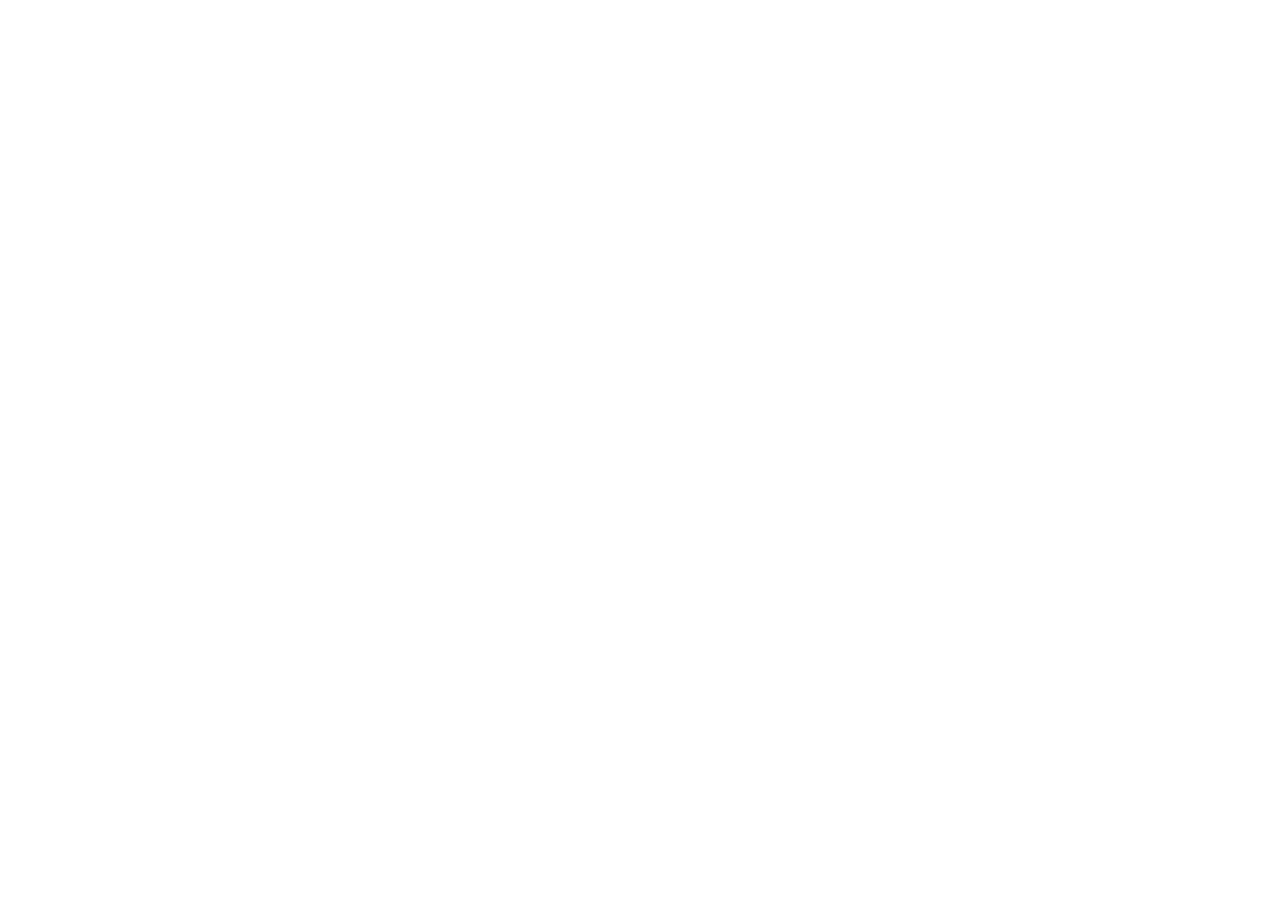
==== aboutUs.html @ d85e70ef "Start work. Add navigation" ====
<!DOCTYPE html>
<html lang="en">
<head>
    <meta charset="UTF-8">
    <meta name="viewport" content="width=device-width, initial-scale=1.0">
    <title>Document</title>
    <link rel="stylesheet" href="css/style.css">
    <script src="script.js" defer></script>
</head>
<body>
    
</body>
</html>
---- css/style.css ----
@import url("reset.css");
@import url("font.css");
@import url("main.css");
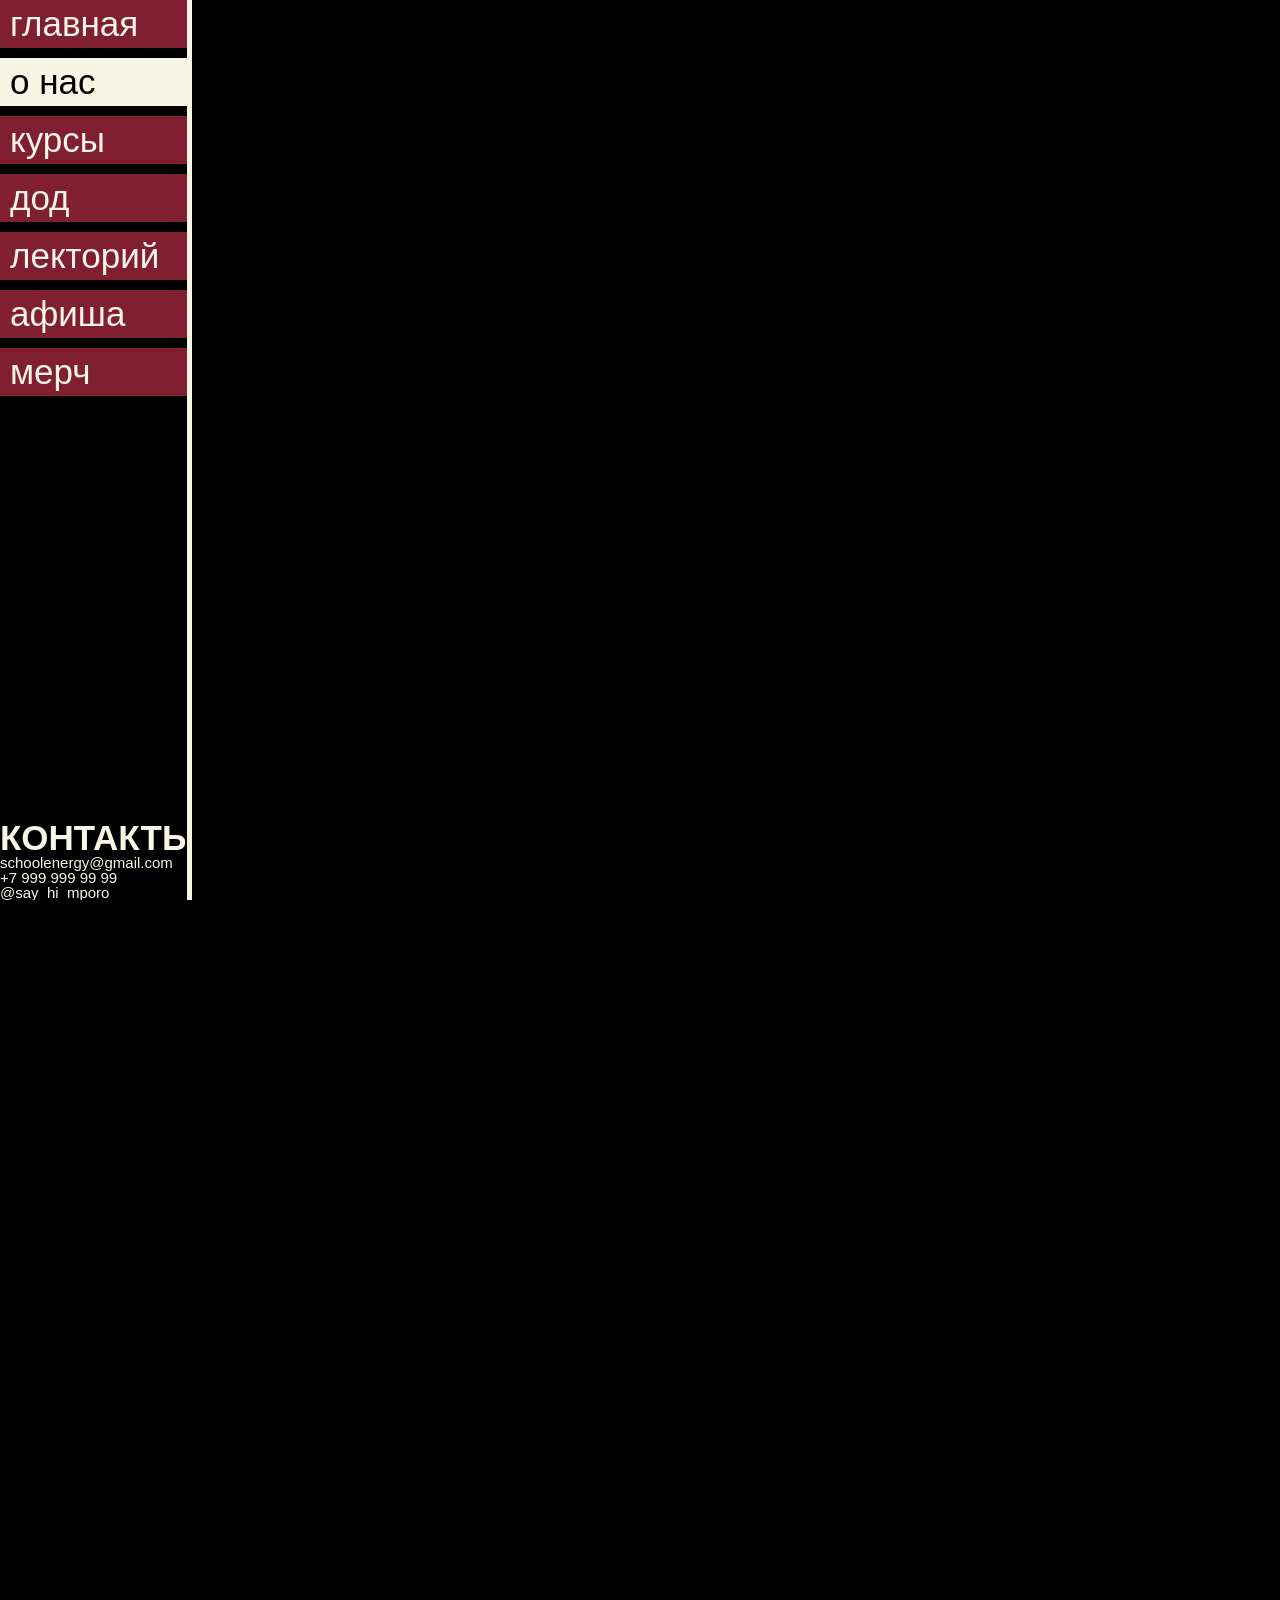
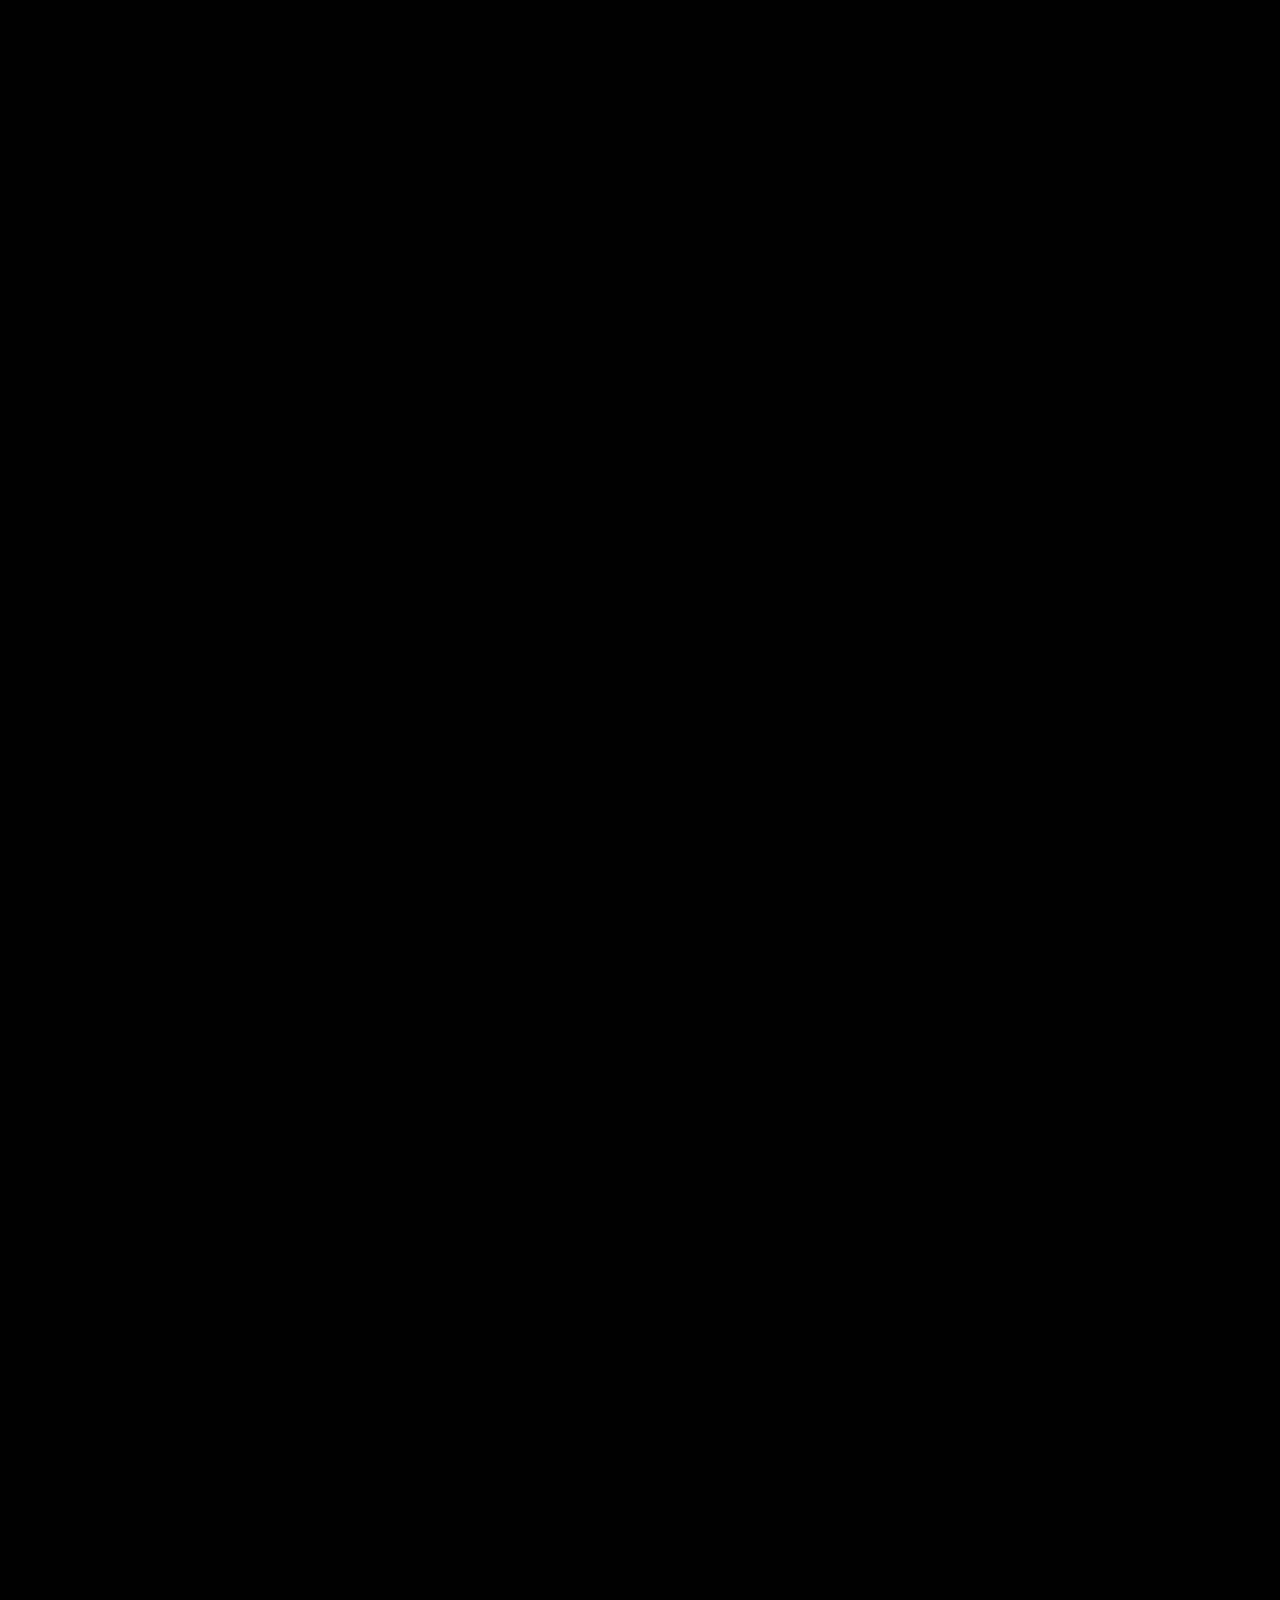
==== commit 479b501d: "add others pages" ====
--- a/aboutUs.html
+++ b/aboutUs.html
@@ -8,6 +8,23 @@
     <script src="script.js" defer></script>
 </head>
 <body>
-    
+    <section class="navAndFooter">
+        <nav>
+            <a href="index.html">главная</a>
+            <a href="aboutUs.html" class="chosen">о нас</a>
+            <a href="courses.html">курсы</a>
+            <a href="events.html">дод</a>
+            <a href="lyceum.html">лекторий</a>
+            <a href=https://mporo-prog.github.io/Resposive_poster>афиша</a>
+            <a href="merch.html">мерч</a>
+        </nav>
+        <footer>
+            <h3>КОНТАКТЫ</h3>
+            <p>schoolenergy@gmail.com</p>
+            <p>+7 999 999 99 99</p>
+            <p>@say_hi_mporo</p>
+        </footer>
+    </section>
+    <main></main>
 </body>
 </html>
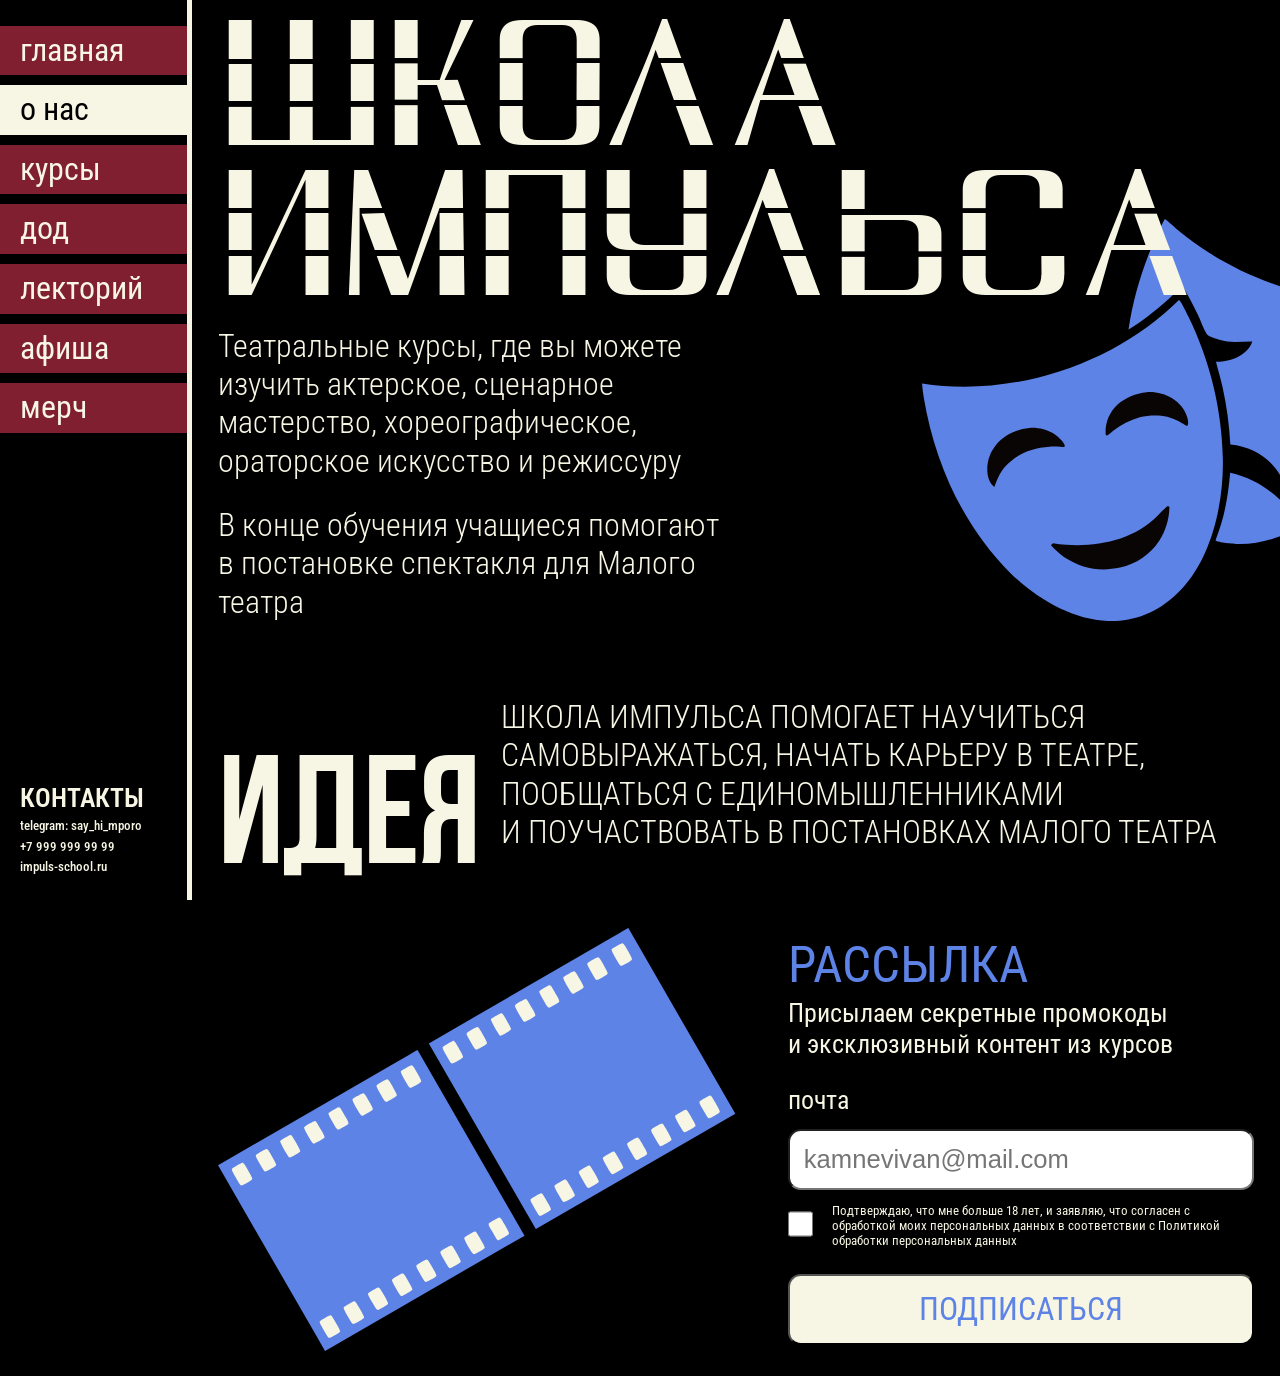
==== commit e78515f3: "Add all pages" ====
--- a/aboutUs.html
+++ b/aboutUs.html
@@ -5,26 +5,73 @@
     <meta name="viewport" content="width=device-width, initial-scale=1.0">
     <title>Document</title>
     <link rel="stylesheet" href="css/style.css">
+    <link rel="stylesheet" href="css/aboutUs.css">
+    <link rel="stylesheet" href="css/forms.css">
     <script src="script.js" defer></script>
 </head>
 <body>
     <section class="navAndFooter">
         <nav>
-            <a href="index.html">главная</a>
+            <a href="main.html">главная</a>
             <a href="aboutUs.html" class="chosen">о нас</a>
             <a href="courses.html">курсы</a>
             <a href="events.html">дод</a>
             <a href="lyceum.html">лекторий</a>
-            <a href=https://mporo-prog.github.io/Resposive_poster>афиша</a>
+            <a href="https://mporo-prog.github.io/Resposive_poster">афиша</a>
             <a href="merch.html">мерч</a>
         </nav>
         <footer>
             <h3>КОНТАКТЫ</h3>
-            <p>schoolenergy@gmail.com</p>
+            <p>telegram: say_hi_mporo</p>
             <p>+7 999 999 99 99</p>
-            <p>@say_hi_mporo</p>
+            <p>impuls-school.ru</p>
         </footer>
     </section>
-    <main></main>
+    <main>
+        <section class="firstSection">
+            <a href="menu.html" class="burgerMenu" data-test="burgerMenu">
+                <div></div>
+                <div></div>
+                <div></div>
+            </a>
+            <h1>Школа импульса</h1>
+            <div class="text">
+                <p class="generalInfo">Театральные курсы, где вы можете изучить актерское, сценарное мастерство, хореографическое, ораторское искусство и режиссуру</p>
+                <p class="generalInfo">В конце обучения учащиеся помогают в постановке спектакля для Малого театра</p>
+            </div>
+            <img src="assets/croppedMasks.svg">
+        </section>
+        <section class="secondSection">
+            <div class="divTitle">
+                <h2>ИДЕЯ</h2>
+                <p>ШКОЛА ИМПУЛЬСА ПОМОГАЕТ НАУЧИТЬСЯ САМОВЫРАЖАТЬСЯ, НАЧАТЬ КАРЬЕРУ В ТЕАТРЕ, ПООБЩАТЬСЯ С ЕДИНОМЫШЛЕННИКАМИ И ПОУЧАСТВОВАТЬ В ПОСТАНОВКАХ МАЛОГО ТЕАТРА</p>
+            </div>
+            <div></div>
+            <div></div>
+            <div></div>
+        </section>
+        <section class="sectionForm">
+            <img src="assets/line.svg">
+            <div class="form">
+                <div class="newsletter">
+                    <h3>РАССЫЛКА</h3>
+                    <p>Присылаем секретные промокоды и эксклюзивный контент из курсов</p>
+                </div>
+                <div class="divEmail">
+                    <p>почта</p>
+                    <form action="">
+                        <input class="email" placeholder="kamnevivan@mail.com" type="email">
+                    </form>
+                    <div class="square">
+                        <form action="">
+                            <input type="checkbox">
+                        </form>
+                        <p>Подтверждаю, что мне больше 18 лет, и заявляю, что согласен с обработкой моих персональных данных в соответствии с Политикой обработки персональных данных</p>
+                    </div>
+                </div>
+                <button><a href="error.html">ПОДПИСАТЬСЯ</a></button>
+            </div>
+        </section>
+    </main>
 </body>
 </html>
--- a/css/style.css
+++ b/css/style.css
@@ -1,3 +1,3 @@
 @import url("reset.css");
 @import url("font.css");
-@import url("main.css");+@import url("general.css");
--- a/css/aboutUs.css
+++ b/css/aboutUs.css
@@ -0,0 +1,3 @@
+main{
+    padding-bottom: 2%;
+}
--- a/css/forms.css
+++ b/css/forms.css
@@ -0,0 +1,62 @@
+.sectionForm{
+    width: 100%;
+    display: flex;
+    gap: 5%;
+    align-items: center;
+    img{
+        width: 50%;
+    }
+    .form{
+        display: flex;
+        flex-direction: column;
+        gap: 2vw;
+        width: 100%;
+        h3{
+            font-size: clamp(40px, 4vw, 60px);
+            color: #5E83E6;
+        }
+        p{
+            font-size: clamp(22px, 2vw, 40px);
+        }
+        button{
+            width: 100%;
+            border-radius: 1vw;
+            background-color: #F7F5E3;
+            padding: 3%;
+            a{
+                font-size: clamp(30px, 2.5vw, 50px);
+                color: #5E83E6;
+            }
+        }
+        .newsletter{
+            display: flex;
+            flex-direction: column;
+            gap: 0.2vw;
+        }
+        .square{
+            display: flex;
+            gap: 4%;
+            align-items: center;
+            input{
+                width: 2vw;
+                height: 2vw;
+            }
+            p{
+                font-size: clamp(10px, 1vw, 15px);
+            }
+        }
+        .divEmail{
+            display: flex;
+            flex-direction: column;
+            gap: 1vw;
+            .email{
+    
+                gap: 0;
+                width: 100%;
+                font-size: clamp(22px, 2vw, 40px);
+                padding: 3%;
+                border-radius: 1vw;
+            }
+        }
+    }
+}
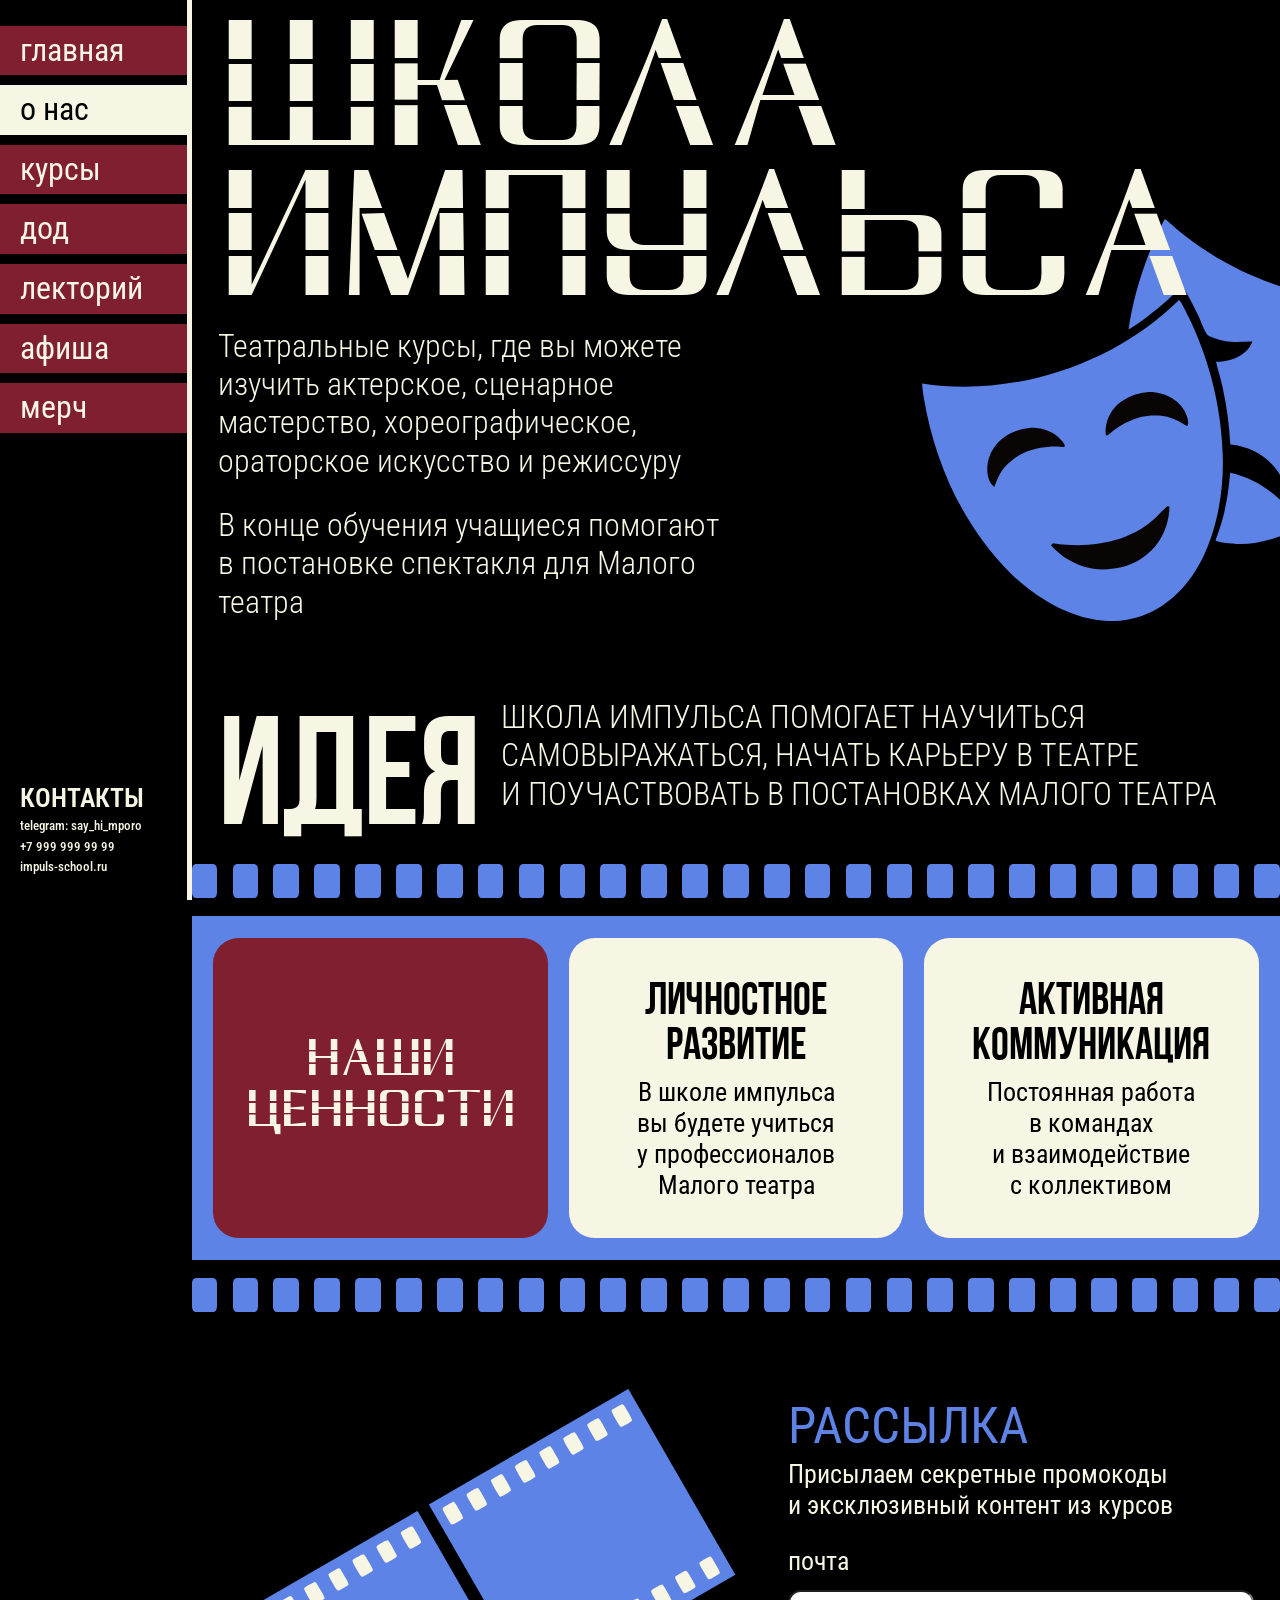
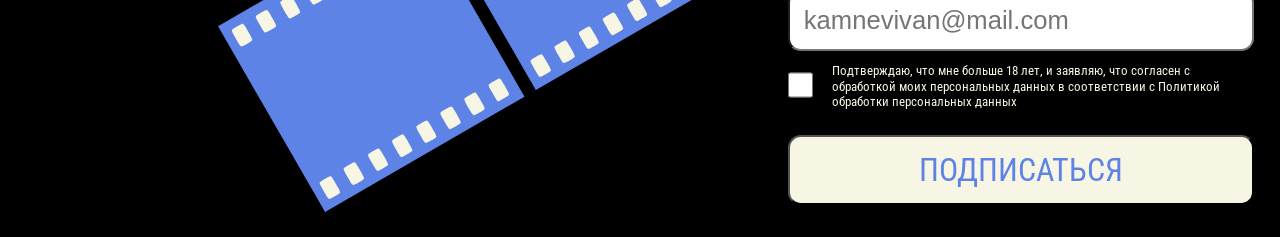
==== commit fabf541d: "Add addaptive" ====
--- a/aboutUs.html
+++ b/aboutUs.html
@@ -5,14 +5,14 @@
     <meta name="viewport" content="width=device-width, initial-scale=1.0">
     <title>Document</title>
     <link rel="stylesheet" href="css/style.css">
+    <link rel="stylesheet" href="css/forms.css">
     <link rel="stylesheet" href="css/aboutUs.css">
-    <link rel="stylesheet" href="css/forms.css">
-    <script src="script.js" defer></script>
+    <script src="scripts/script.js" defer></script>
 </head>
 <body>
     <section class="navAndFooter">
         <nav>
-            <a href="main.html">главная</a>
+            <a href="index.html">главная</a>
             <a href="aboutUs.html" class="chosen">о нас</a>
             <a href="courses.html">курсы</a>
             <a href="events.html">дод</a>
@@ -44,11 +44,81 @@
         <section class="secondSection">
             <div class="divTitle">
                 <h2>ИДЕЯ</h2>
-                <p>ШКОЛА ИМПУЛЬСА ПОМОГАЕТ НАУЧИТЬСЯ САМОВЫРАЖАТЬСЯ, НАЧАТЬ КАРЬЕРУ В ТЕАТРЕ, ПООБЩАТЬСЯ С ЕДИНОМЫШЛЕННИКАМИ И ПОУЧАСТВОВАТЬ В ПОСТАНОВКАХ МАЛОГО ТЕАТРА</p>
+                <p>ШКОЛА ИМПУЛЬСА ПОМОГАЕТ НАУЧИТЬСЯ САМОВЫРАЖАТЬСЯ, НАЧАТЬ КАРЬЕРУ В ТЕАТРЕ И ПОУЧАСТВОВАТЬ В ПОСТАНОВКАХ МАЛОГО ТЕАТРА</p>
             </div>
-            <div></div>
-            <div></div>
-            <div></div>
+            <div class="line">
+                <div class="lines">
+                    <div></div>
+                    <div></div>
+                    <div></div>
+                    <div></div>
+                    <div></div>
+                    <div></div>
+                    <div></div>
+                    <div></div>
+                    <div></div>
+                    <div></div>
+                    <div></div>
+                    <div></div>
+                    <div></div>
+                    <div></div>
+                    <div></div>
+                    <div></div>
+                    <div></div>
+                    <div></div>
+                    <div></div>
+                    <div></div>
+                    <div></div>
+                    <div></div>
+                    <div></div>
+                    <div></div>
+                    <div></div>
+                    <div></div>
+                    <div></div>
+                </div>
+                <div class="values">
+                    <div class="mainDiv">
+                        <h3>НАШИ<br>ЦЕННОСТИ</h3>
+                    </div>
+                    <div>
+                        <h3>ЛИЧНОСТНОЕ<br>РАЗВИТИЕ</h3>
+                        <p>В школе импульса вы будете учиться у профессионалов Малого театра</p>
+                    </div>
+                    <div>
+                        <h3>АКТИВНАЯ<br>КОММУНИКАЦИЯ</h3>
+                        <p>Постоянная работа в командах и взаимодействие с коллективом</p>
+                    </div>
+                </div>
+                <div class="lines">
+                    <div></div>
+                    <div></div>
+                    <div></div>
+                    <div></div>
+                    <div></div>
+                    <div></div>
+                    <div></div>
+                    <div></div>
+                    <div></div>
+                    <div></div>
+                    <div></div>
+                    <div></div>
+                    <div></div>
+                    <div></div>
+                    <div></div>
+                    <div></div>
+                    <div></div>
+                    <div></div>
+                    <div></div>
+                    <div></div>
+                    <div></div>
+                    <div></div>
+                    <div></div>
+                    <div></div>
+                    <div></div>
+                    <div></div>
+                    <div></div>
+                </div>
+            </div>
         </section>
         <section class="sectionForm">
             <img src="assets/line.svg">
--- a/css/forms.css
+++ b/css/forms.css
@@ -12,11 +12,11 @@
         gap: 2vw;
         width: 100%;
         h3{
-            font-size: clamp(40px, 4vw, 60px);
+            font-size: clamp(20px, 4vw, 60px);
             color: #5E83E6;
         }
         p{
-            font-size: clamp(22px, 2vw, 40px);
+            font-size: clamp(12px, 2vw, 40px);
         }
         button{
             width: 100%;
@@ -24,7 +24,7 @@
             background-color: #F7F5E3;
             padding: 3%;
             a{
-                font-size: clamp(30px, 2.5vw, 50px);
+                font-size: clamp(15px, 2.5vw, 50px);
                 color: #5E83E6;
             }
         }
@@ -42,7 +42,7 @@
                 height: 2vw;
             }
             p{
-                font-size: clamp(10px, 1vw, 15px);
+                font-size: clamp(5px, 1vw, 15px);
             }
         }
         .divEmail{
@@ -53,7 +53,7 @@
     
                 gap: 0;
                 width: 100%;
-                font-size: clamp(22px, 2vw, 40px);
+                font-size: clamp(12px, 2vw, 40px);
                 padding: 3%;
                 border-radius: 1vw;
             }
--- a/css/aboutUs.css
+++ b/css/aboutUs.css
@@ -1,3 +1,74 @@
 main{
     padding-bottom: 2%;
+}
+.secondSection{
+    display: flex;
+    flex-direction: column;
+    gap: 4vw;
+    .line{
+        display: flex;
+        flex-direction: column;
+        gap: 4%;
+        height: 35vw;
+        width: 105%;
+        margin-left: -2.5%;
+        .lines{
+            display: flex;
+            justify-content: space-between;
+            width: 100%;
+            height: 8%;
+            div{
+                background-color: #5E83E6;
+                width: 2vw;
+                height: 100%;
+                border-radius: 15%;
+            }
+        }
+        .values{
+            background-color: #5E83E6;
+            width: 100%;
+            height: 80%;
+            display: flex;
+            align-items: center;
+            padding: 2%;
+            justify-content: space-between;
+            div{
+                height: 100%;
+                width: 32%;
+                background-color: #F7F5E3;
+                border-radius: 2vw;
+                display: flex;
+                flex-direction: column;
+                gap: 4%;
+                align-items: center;
+                justify-content: center;
+                h3{
+                    font-size: clamp(10px, 3.5vw, 60px);
+                    text-align: center;
+                    color: #000;
+                    font-family: "Bebas";
+                    line-height: 100%;
+                }
+                p{
+                    font-size: clamp(8px, 2vw, 40px);
+                    text-align: center;
+                    width: 80%;
+                    color: #000;
+                }
+            }
+            .mainDiv{
+                background-color: #7F1F2F;
+                h3{
+                    font-size: clamp(20px, 4vw, 80px);
+                    color: #F7F5E3;
+                    font-family: "Louver";
+                }
+            }
+        }
+        @media (max-width: 1024px) {
+            width: 109%;
+            height: 40vw;
+            margin-left: -4.5%;
+        }
+    }
 }
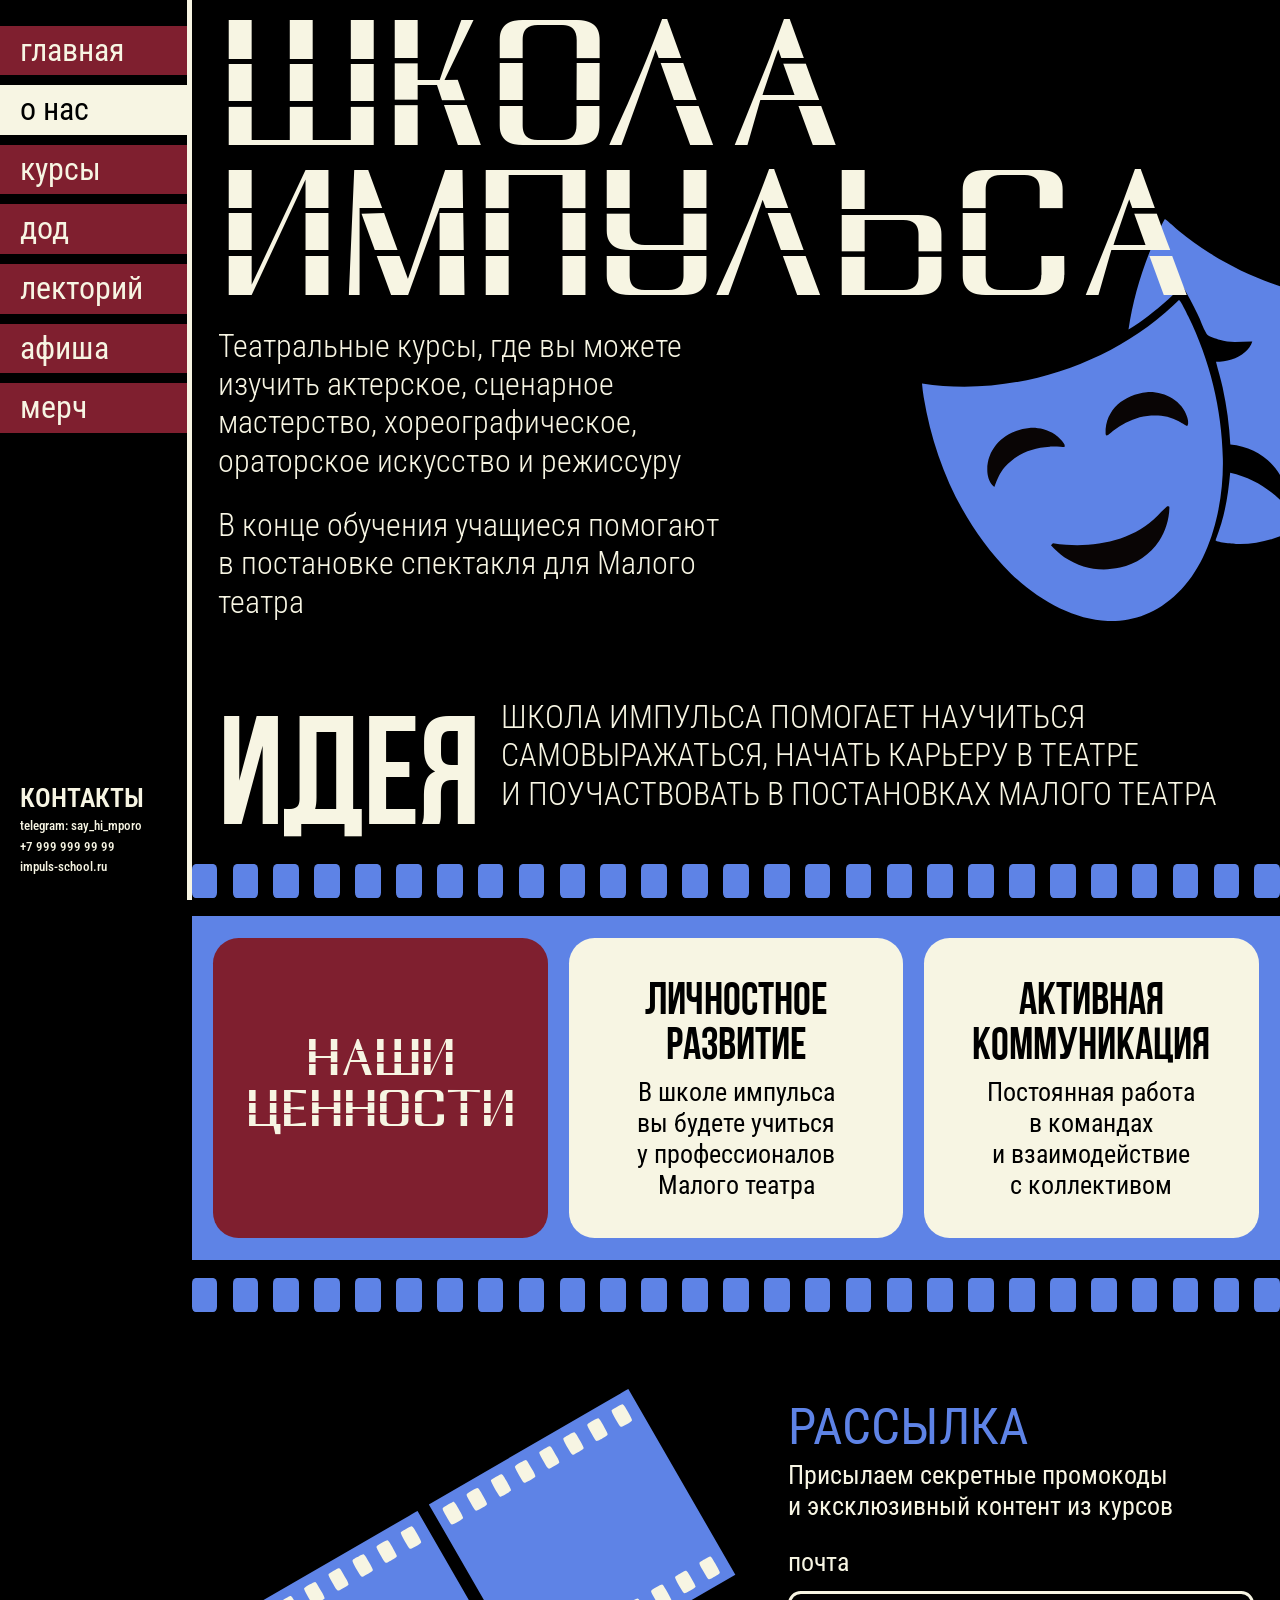
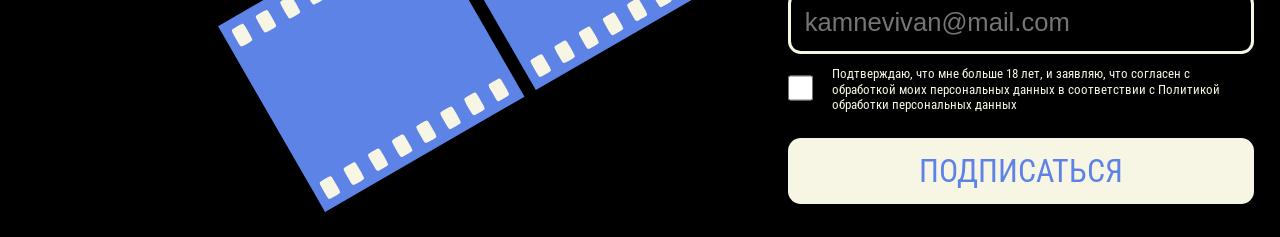
==== commit 437121ea: "Maybe final version" ====
--- a/aboutUs.html
+++ b/aboutUs.html
@@ -3,10 +3,11 @@
 <head>
     <meta charset="UTF-8">
     <meta name="viewport" content="width=device-width, initial-scale=1.0">
-    <title>Document</title>
+    <title>О нас</title>
     <link rel="stylesheet" href="css/style.css">
     <link rel="stylesheet" href="css/forms.css">
     <link rel="stylesheet" href="css/aboutUs.css">
+    <link rel="icon" href="assets/icon.svg">
     <script src="scripts/script.js" defer></script>
 </head>
 <body>
--- a/css/forms.css
+++ b/css/forms.css
@@ -42,7 +42,7 @@
                 height: 2vw;
             }
             p{
-                font-size: clamp(5px, 1vw, 15px);
+                font-size: clamp(5px, 1vw, 20px);
             }
         }
         .divEmail{
